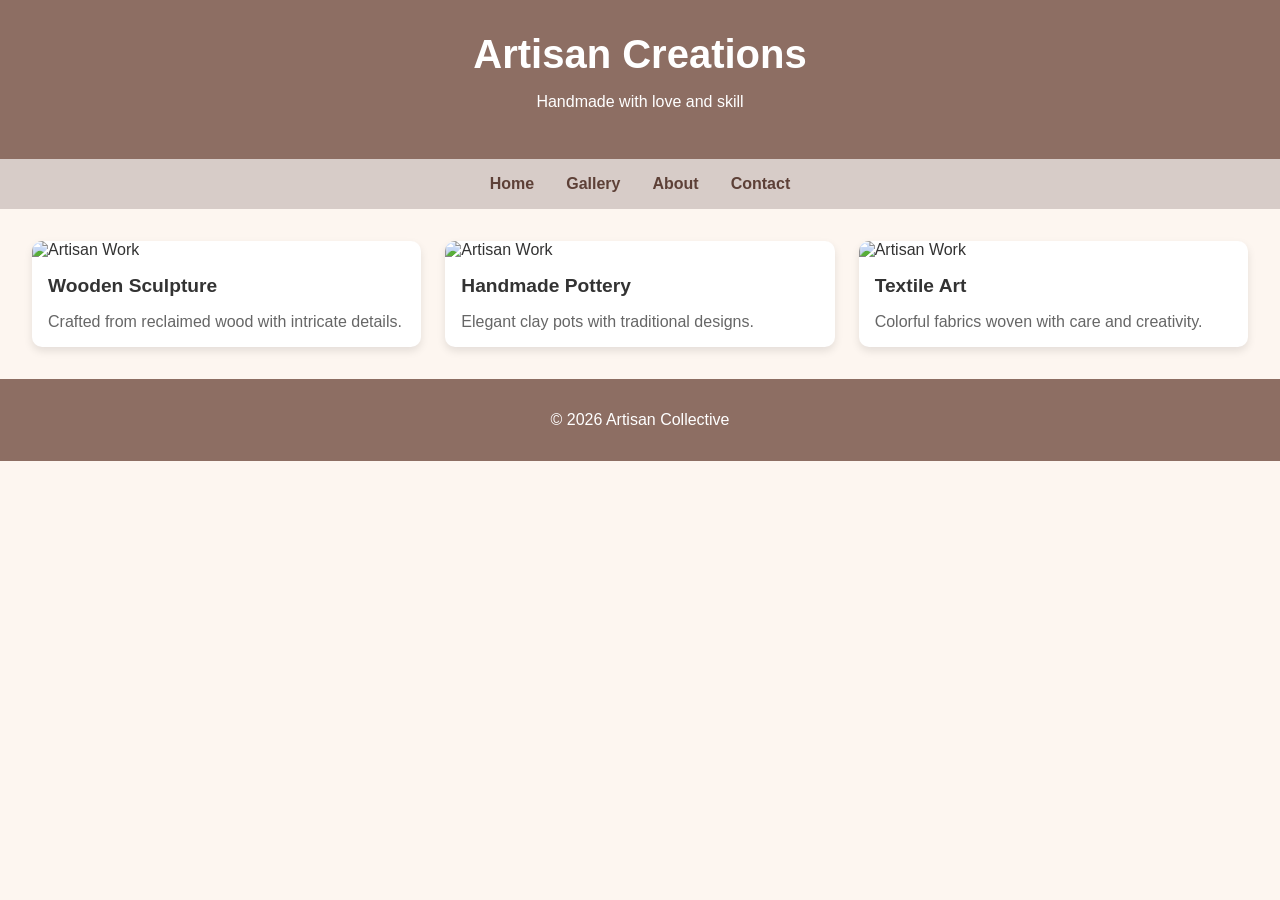
==== frontend/index.html @ 736087a5 "Added frontend files" ====
<!DOCTYPE html>
<html lang="en">
<head>
  <meta charset="UTF-8">
  <meta name="viewport" content="width=device-width, initial-scale=1.0">
  <title>Artisan Showcase</title>
  <style>
    body {
      font-family: 'Segoe UI', sans-serif;
      margin: 0;
      background: #fdf6f0;
      color: #333;
    }

    header {
      background: #8d6e63;
      color: white;
      text-align: center;
      padding: 2rem;
      animation: fadeIn 2s ease-in;
    }

    header h1 {
      margin: 0;
      font-size: 2.5rem;
    }

    nav {
      display: flex;
      justify-content: center;
      background: #d7ccc8;
      padding: 1rem;
    }

    nav a {
      margin: 0 1rem;
      text-decoration: none;
      color: #5d4037;
      font-weight: bold;
      transition: transform 0.3s;
    }

    nav a:hover {
      transform: scale(1.2);
      color: #3e2723;
    }

    .gallery {
      display: grid;
      grid-template-columns: repeat(auto-fit, minmax(250px, 1fr));
      gap: 1.5rem;
      padding: 2rem;
    }

    .card {
      background: white;
      border-radius: 10px;
      box-shadow: 0 4px 8px rgba(0,0,0,0.1);
      overflow: hidden;
      transition: transform 0.4s ease;
    }

    .card:hover {
      transform: translateY(-10px);
    }

    .card img {
      width: 100%;
      height: 200px;
      object-fit: cover;
    }

    .card h3 {
      margin: 1rem;
      font-size: 1.2rem;
    }

    .card p {
      margin: 0 1rem 1rem;
      color: #666;
    }

    footer {
      text-align: center;
      padding: 1rem;
      background: #8d6e63;
      color: white;
      animation: fadeInUp 2s ease-in;
    }

    /* Animations */
    @keyframes fadeIn {
      from { opacity: 0; transform: translateY(-20px); }
      to { opacity: 1; transform: translateY(0); }
    }

    @keyframes fadeInUp {
      from { opacity: 0; transform: translateY(20px); }
      to { opacity: 1; transform: translateY(0); }
    }
  </style>
</head>
<body>
  <header>
    <h1>Artisan Creations</h1>
    <p>Handmade with love and skill</p>
  </header>

  <nav>
    <a href="#">Home</a>
    <a href="#">Gallery</a>
    <a href="#">About</a>
    <a href="#">Contact</a>
  </nav>

  <section class="gallery">
    <div class="card">
      <img src="https://images.unsplash.com/photo-1687916141639-845fdae624e3?w=600&auto=format&fit=crop&q=60&ixlib=rb-4.1.0&ixid=M3wxMjA3fDB8MHxzZWFyY2h8Mnx8d29vZGVuJTIwc2NsdXB0dXJlfGVufDB8fDB8fHww" alt="Artisan Work">
      <h3>Wooden Sculpture</h3>
      <p>Crafted from reclaimed wood with intricate details.</p>
    </div>
    <div class="card">
      <img src="https://plus.unsplash.com/premium_photo-1661380954234-13d98a83577c?w=600&auto=format&fit=crop&q=60&ixlib=rb-4.1.0&ixid=M3wxMjA3fDB8MHxzZWFyY2h8N3x8aGFuZG1hZGUlMjBwb3R0ZXJ5fGVufDB8fDB8fHww" alt="Artisan Work">
      <h3>Handmade Pottery</h3>
      <p>Elegant clay pots with traditional designs.</p>
    </div>
    <div class="card">
      <img src="https://images.unsplash.com/photo-1627296345489-faf81a8f15ae?w=600&auto=format&fit=crop&q=60&ixlib=rb-4.1.0&ixid=M3wxMjA3fDB8MHxzZWFyY2h8Nnx8aGFuZGxvb218ZW58MHx8MHx8fDA%3D" alt="Artisan Work">
      <h3>Textile Art</h3>
      <p>Colorful fabrics woven with care and creativity.</p>
    </div>
  </section>

  <footer>
    <p>&copy; 2026 Artisan Collective</p>
  </footer>

  <script>
    // Simple animation on scroll
    const cards = document.querySelectorAll('.card');
    window.addEventListener('scroll', () => {
      cards.forEach(card => {
        const rect = card.getBoundingClientRect();
        if (rect.top < window.innerHeight - 100) {
          card.style.opacity = 1;
          card.style.transform = 'translateY(0)';
        }
      });
    });
  </script>
</body>
</html>
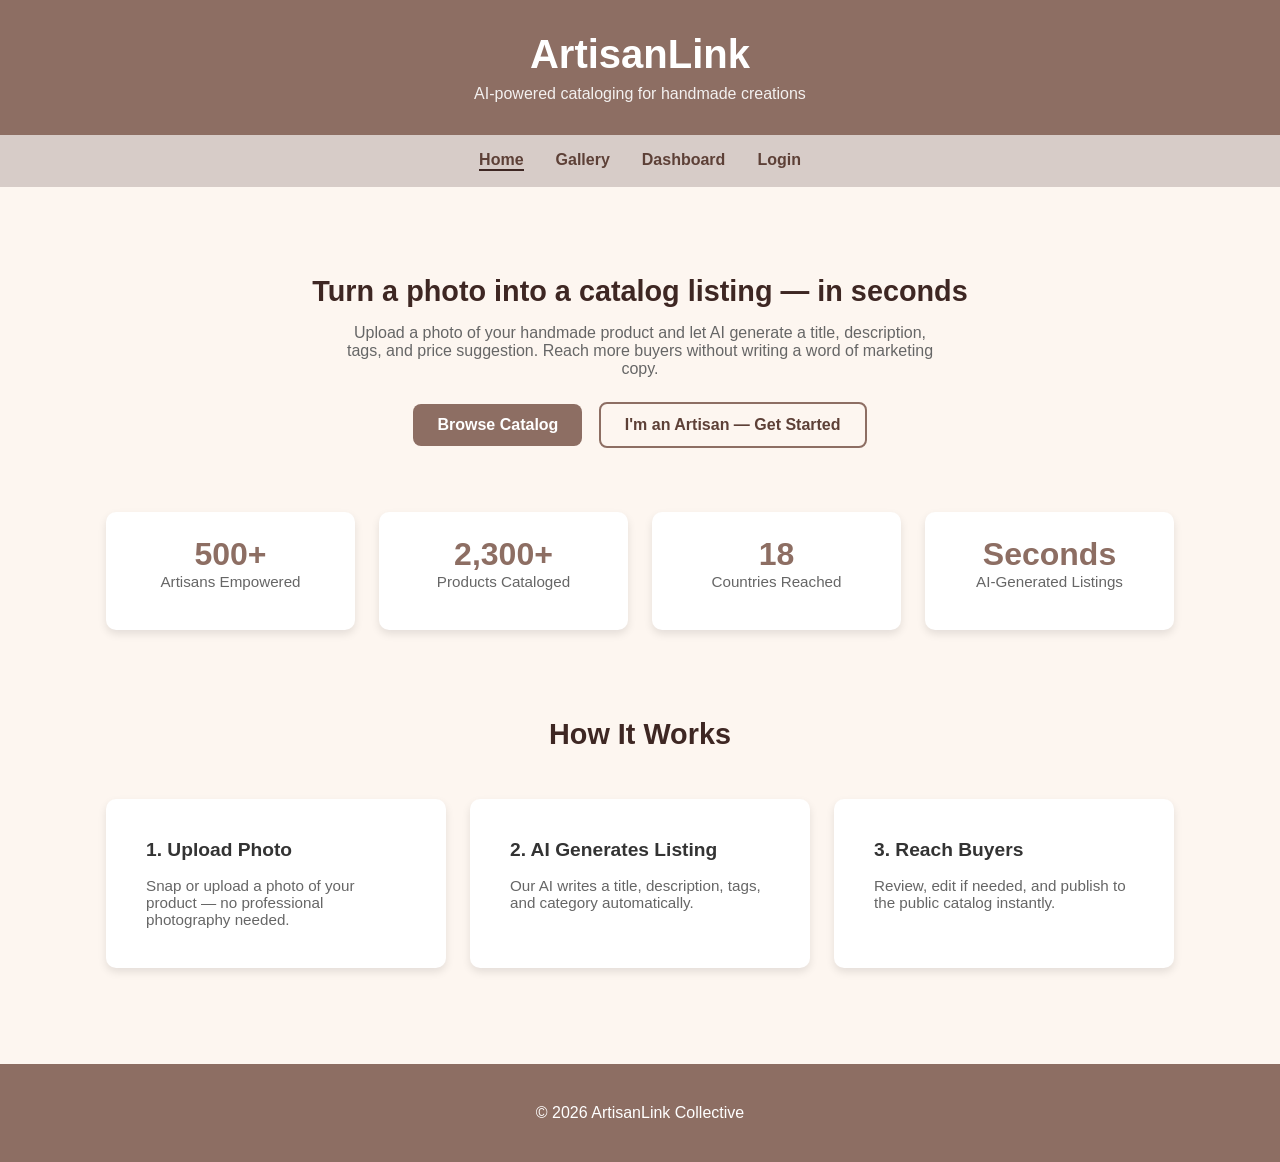
==== commit 73f0fc03: "Add frontendpages: index,catalog,product,login,dashboard,add-product" ====
--- a/frontend/index.html
+++ b/frontend/index.html
@@ -3,150 +3,76 @@
 <head>
   <meta charset="UTF-8">
   <meta name="viewport" content="width=device-width, initial-scale=1.0">
-  <title>Artisan Showcase</title>
-  <style>
-    body {
-      font-family: 'Segoe UI', sans-serif;
-      margin: 0;
-      background: #fdf6f0;
-      color: #333;
-    }
-
-    header {
-      background: #8d6e63;
-      color: white;
-      text-align: center;
-      padding: 2rem;
-      animation: fadeIn 2s ease-in;
-    }
-
-    header h1 {
-      margin: 0;
-      font-size: 2.5rem;
-    }
-
-    nav {
-      display: flex;
-      justify-content: center;
-      background: #d7ccc8;
-      padding: 1rem;
-    }
-
-    nav a {
-      margin: 0 1rem;
-      text-decoration: none;
-      color: #5d4037;
-      font-weight: bold;
-      transition: transform 0.3s;
-    }
-
-    nav a:hover {
-      transform: scale(1.2);
-      color: #3e2723;
-    }
-
-    .gallery {
-      display: grid;
-      grid-template-columns: repeat(auto-fit, minmax(250px, 1fr));
-      gap: 1.5rem;
-      padding: 2rem;
-    }
-
-    .card {
-      background: white;
-      border-radius: 10px;
-      box-shadow: 0 4px 8px rgba(0,0,0,0.1);
-      overflow: hidden;
-      transition: transform 0.4s ease;
-    }
-
-    .card:hover {
-      transform: translateY(-10px);
-    }
-
-    .card img {
-      width: 100%;
-      height: 200px;
-      object-fit: cover;
-    }
-
-    .card h3 {
-      margin: 1rem;
-      font-size: 1.2rem;
-    }
-
-    .card p {
-      margin: 0 1rem 1rem;
-      color: #666;
-    }
-
-    footer {
-      text-align: center;
-      padding: 1rem;
-      background: #8d6e63;
-      color: white;
-      animation: fadeInUp 2s ease-in;
-    }
-
-    /* Animations */
-    @keyframes fadeIn {
-      from { opacity: 0; transform: translateY(-20px); }
-      to { opacity: 1; transform: translateY(0); }
-    }
-
-    @keyframes fadeInUp {
-      from { opacity: 0; transform: translateY(20px); }
-      to { opacity: 1; transform: translateY(0); }
-    }
-  </style>
+  <title>ArtisanLink — Home</title>
+  <link rel="stylesheet" href="style.css">
 </head>
 <body>
+
   <header>
-    <h1>Artisan Creations</h1>
-    <p>Handmade with love and skill</p>
+    <h1>ArtisanLink</h1>
+    <p>AI-powered cataloging for handmade creations</p>
   </header>
 
   <nav>
-    <a href="#">Home</a>
-    <a href="#">Gallery</a>
-    <a href="#">About</a>
-    <a href="#">Contact</a>
+    <a href="index.html">Home</a>
+    <a href="catalog.html">Gallery</a>
+    <a href="dashboard.html">Dashboard</a>
+    <a href="login.html">Login</a>
   </nav>
 
-  <section class="gallery">
-    <div class="card">
-      <img src="https://images.unsplash.com/photo-1687916141639-845fdae624e3?w=600&auto=format&fit=crop&q=60&ixlib=rb-4.1.0&ixid=M3wxMjA3fDB8MHxzZWFyY2h8Mnx8d29vZGVuJTIwc2NsdXB0dXJlfGVufDB8fDB8fHww" alt="Artisan Work">
-      <h3>Wooden Sculpture</h3>
-      <p>Crafted from reclaimed wood with intricate details.</p>
-    </div>
-    <div class="card">
-      <img src="https://plus.unsplash.com/premium_photo-1661380954234-13d98a83577c?w=600&auto=format&fit=crop&q=60&ixlib=rb-4.1.0&ixid=M3wxMjA3fDB8MHxzZWFyY2h8N3x8aGFuZG1hZGUlMjBwb3R0ZXJ5fGVufDB8fDB8fHww" alt="Artisan Work">
-      <h3>Handmade Pottery</h3>
-      <p>Elegant clay pots with traditional designs.</p>
-    </div>
-    <div class="card">
-      <img src="https://images.unsplash.com/photo-1627296345489-faf81a8f15ae?w=600&auto=format&fit=crop&q=60&ixlib=rb-4.1.0&ixid=M3wxMjA3fDB8MHxzZWFyY2h8Nnx8aGFuZGxvb218ZW58MHx8MHx8fDA%3D" alt="Artisan Work">
-      <h3>Textile Art</h3>
-      <p>Colorful fabrics woven with care and creativity.</p>
-    </div>
-  </section>
+  <main>
+    <section class="fade-in-up" style="text-align:center; padding: 2rem 0;">
+      <h2 class="section-title">Turn a photo into a catalog listing — in seconds</h2>
+      <p style="max-width: 600px; margin: 0 auto 1.5rem; color:#666;">
+        Upload a photo of your handmade product and let AI generate a title, description, tags,
+        and price suggestion. Reach more buyers without writing a word of marketing copy.
+      </p>
+      <a class="btn" href="catalog.html">Browse Catalog</a>
+      <a class="btn btn-secondary" href="login.html" style="margin-left: 0.75rem;">I'm an Artisan — Get Started</a>
+    </section>
+
+    <section class="gallery" style="grid-template-columns: repeat(auto-fit, minmax(160px, 1fr)); text-align:center;">
+      <div class="card" style="padding: 1.5rem 0;">
+        <h3 style="margin:0; color:#8d6e63; font-size:2rem;">500+</h3>
+        <p>Artisans Empowered</p>
+      </div>
+      <div class="card" style="padding: 1.5rem 0;">
+        <h3 style="margin:0; color:#8d6e63; font-size:2rem;">2,300+</h3>
+        <p>Products Cataloged</p>
+      </div>
+      <div class="card" style="padding: 1.5rem 0;">
+        <h3 style="margin:0; color:#8d6e63; font-size:2rem;">18</h3>
+        <p>Countries Reached</p>
+      </div>
+      <div class="card" style="padding: 1.5rem 0;">
+        <h3 style="margin:0; color:#8d6e63; font-size:2rem;">Seconds</h3>
+        <p>AI-Generated Listings</p>
+      </div>
+    </section>
+
+    <section style="padding: 2rem 0;">
+      <h2 class="section-title" style="text-align:center;">How It Works</h2>
+      <div class="gallery" style="grid-template-columns: repeat(auto-fit, minmax(220px, 1fr));">
+        <div class="card" style="padding: 1.5rem;">
+          <h3>1. Upload Photo</h3>
+          <p>Snap or upload a photo of your product — no professional photography needed.</p>
+        </div>
+        <div class="card" style="padding: 1.5rem;">
+          <h3>2. AI Generates Listing</h3>
+          <p>Our AI writes a title, description, tags, and category automatically.</p>
+        </div>
+        <div class="card" style="padding: 1.5rem;">
+          <h3>3. Reach Buyers</h3>
+          <p>Review, edit if needed, and publish to the public catalog instantly.</p>
+        </div>
+      </div>
+    </section>
+  </main>
 
   <footer>
-    <p>&copy; 2026 Artisan Collective</p>
+    <p>&copy; 2026 ArtisanLink Collective</p>
   </footer>
 
-  <script>
-    // Simple animation on scroll
-    const cards = document.querySelectorAll('.card');
-    window.addEventListener('scroll', () => {
-      cards.forEach(card => {
-        const rect = card.getBoundingClientRect();
-        if (rect.top < window.innerHeight - 100) {
-          card.style.opacity = 1;
-          card.style.transform = 'translateY(0)';
-        }
-      });
-    });
-  </script>
+  <script src="app.js"></script>
 </body>
-</html>
+</html>
--- a/frontend/style.css
+++ b/frontend/style.css
@@ -0,0 +1,204 @@
+* {
+  box-sizing: border-box;
+}
+
+body {
+  font-family: 'Segoe UI', sans-serif;
+  margin: 0;
+  background: #fdf6f0;
+  color: #333;
+}
+
+header {
+  background: #8d6e63;
+  color: white;
+  text-align: center;
+  padding: 2rem;
+  animation: fadeIn 1s ease-in;
+}
+
+header h1 { margin: 0; font-size: 2.5rem; }
+header p { margin: 0.5rem 0 0; opacity: 0.9; }
+
+nav {
+  display: flex;
+  justify-content: center;
+  background: #d7ccc8;
+  padding: 1rem;
+  flex-wrap: wrap;
+}
+
+nav a {
+  margin: 0 1rem;
+  text-decoration: none;
+  color: #5d4037;
+  font-weight: bold;
+  transition: transform 0.3s;
+}
+
+nav a:hover { transform: scale(1.15); color: #3e2723; }
+nav a.active { border-bottom: 2px solid #3e2723; }
+
+main {
+  max-width: 1100px;
+  margin: 0 auto;
+  padding: 2rem 1rem;
+  min-height: 60vh;
+}
+
+.gallery {
+  display: grid;
+  grid-template-columns: repeat(auto-fit, minmax(250px, 1fr));
+  gap: 1.5rem;
+  padding: 2rem 0;
+}
+
+.card {
+  background: white;
+  border-radius: 10px;
+  box-shadow: 0 4px 8px rgba(0, 0, 0, 0.1);
+  overflow: hidden;
+  transition: transform 0.4s ease;
+  text-decoration: none;
+  color: inherit;
+  display: block;
+}
+
+.card:hover { transform: translateY(-10px); }
+
+.card img {
+  width: 100%;
+  height: 200px;
+  object-fit: cover;
+  background: #eee;
+}
+
+.card h3 { margin: 1rem; font-size: 1.2rem; }
+.card p { margin: 0 1rem 1rem; color: #666; font-size: 0.95rem; }
+.card .price { margin: 0 1rem 1rem; font-weight: bold; color: #5d4037; }
+
+.badge {
+  display: inline-block;
+  background: linear-gradient(90deg, #d4a24c, #e8c07d);
+  color: #3e2723;
+  font-size: 0.75rem;
+  font-weight: bold;
+  padding: 0.25rem 0.6rem;
+  border-radius: 999px;
+  margin: 0 1rem 0.5rem;
+}
+
+.btn {
+  display: inline-block;
+  background: #8d6e63;
+  color: white;
+  border: none;
+  padding: 0.75rem 1.5rem;
+  border-radius: 8px;
+  font-size: 1rem;
+  font-weight: bold;
+  cursor: pointer;
+  text-decoration: none;
+  transition: background 0.3s, transform 0.2s;
+}
+
+.btn:hover { background: #6d4c41; transform: translateY(-2px); }
+
+.btn-secondary {
+  background: transparent;
+  color: #5d4037;
+  border: 2px solid #8d6e63;
+}
+
+.btn-secondary:hover { background: #d7ccc8; }
+.btn-block { width: 100%; text-align: center; }
+
+.form-container {
+  max-width: 480px;
+  margin: 2rem auto;
+  background: white;
+  padding: 2rem;
+  border-radius: 10px;
+  box-shadow: 0 4px 8px rgba(0, 0, 0, 0.1);
+}
+
+label { display: block; margin: 1rem 0 0.4rem; font-weight: bold; color: #5d4037; }
+
+input, textarea, select {
+  width: 100%;
+  padding: 0.6rem;
+  border: 1px solid #d7ccc8;
+  border-radius: 6px;
+  font-size: 1rem;
+  font-family: inherit;
+}
+
+input:focus, textarea:focus, select:focus { outline: none; border-color: #8d6e63; }
+
+.skeleton {
+  background: linear-gradient(90deg, #eee 25%, #f5f5f5 50%, #eee 75%);
+  background-size: 200% 100%;
+  animation: shimmer 1.5s infinite;
+  border-radius: 6px;
+  height: 1rem;
+  margin: 0.5rem 0;
+}
+
+@keyframes shimmer {
+  0% { background-position: 200% 0; }
+  100% { background-position: -200% 0; }
+}
+
+.toast {
+  position: fixed;
+  bottom: 1.5rem;
+  right: 1.5rem;
+  background: #3e2723;
+  color: white;
+  padding: 1rem 1.5rem;
+  border-radius: 8px;
+  box-shadow: 0 4px 12px rgba(0,0,0,0.2);
+  opacity: 0;
+  transform: translateY(20px);
+  transition: opacity 0.3s, transform 0.3s;
+  pointer-events: none;
+  z-index: 999;
+}
+
+.toast.show { opacity: 1; transform: translateY(0); }
+
+footer {
+  text-align: center;
+  padding: 1.5rem;
+  background: #8d6e63;
+  color: white;
+}
+
+.empty-state { text-align: center; padding: 3rem 1rem; color: #888; }
+.section-title { font-size: 1.8rem; margin-bottom: 1rem; color: #3e2723; }
+
+.filters {
+  display: flex;
+  gap: 1rem;
+  flex-wrap: wrap;
+  margin-bottom: 1.5rem;
+}
+
+.filters input, .filters select { width: auto; flex: 1; min-width: 160px; }
+
+@keyframes fadeIn {
+  from { opacity: 0; transform: translateY(-20px); }
+  to { opacity: 1; transform: translateY(0); }
+}
+
+@keyframes fadeInUp {
+  from { opacity: 0; transform: translateY(20px); }
+  to { opacity: 1; transform: translateY(0); }
+}
+
+.fade-in-up { animation: fadeInUp 0.6s ease-in; }
+
+@media (max-width: 480px) {
+  header h1 { font-size: 1.8rem; }
+  nav a { margin: 0 0.5rem; }
+}
